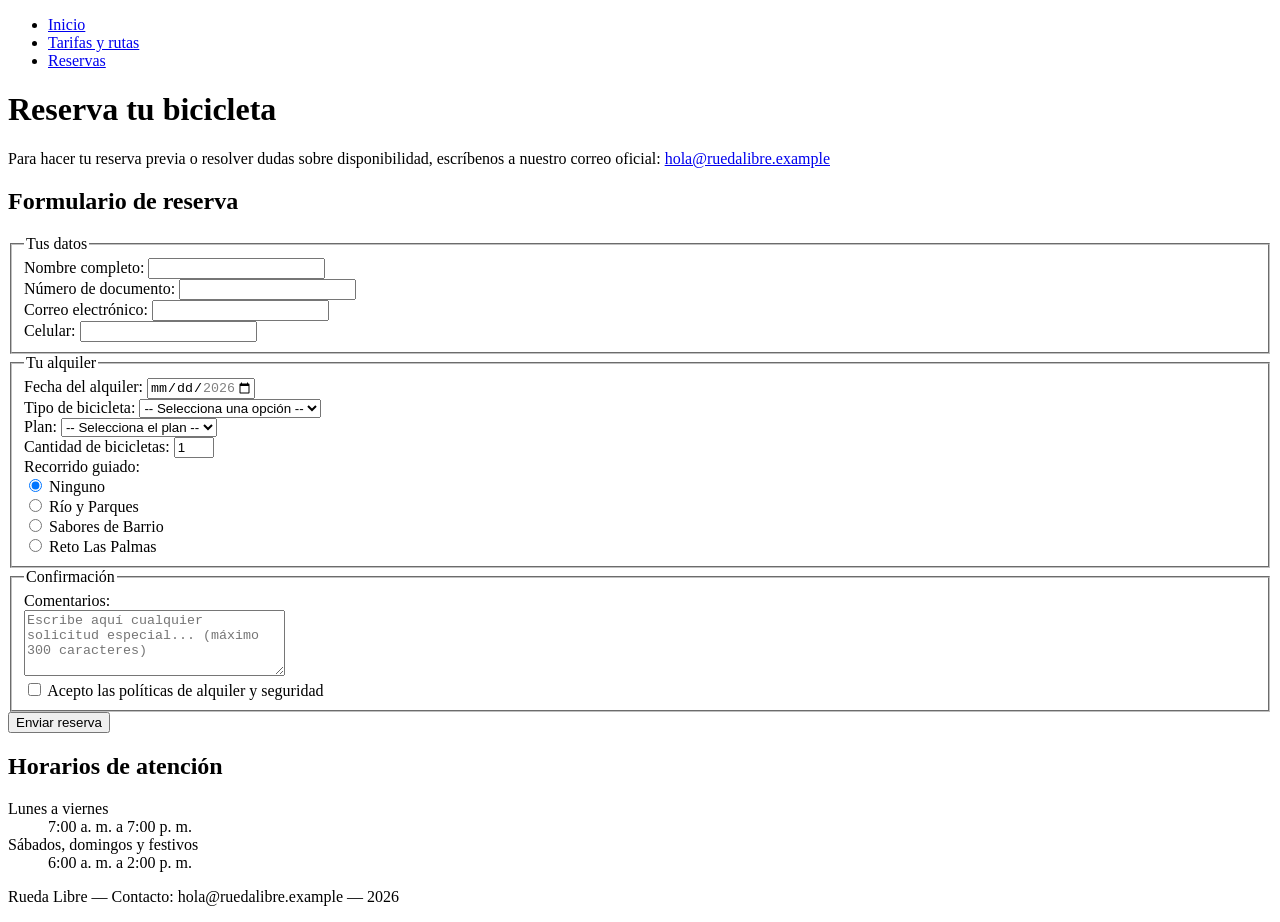
==== paginas/reservas.html @ 544f0b78 "Mejora de reservas Updated input fields to include validation patterns and constraints." ====
<!DOCTYPE html>
<html lang="es">
<head>
    <meta charset="UTF-8">
    <meta name="viewport" content="width=device-width, initial-scale=1.0">
    <meta name="description" content="Reserva tu bicicleta o recorrido guiado en Rueda Libre Medellín de forma rápida y segura.">
    <title>Reservas | Rueda Libre</title>
</head>
<body>

    <header>
        <nav>
            <ul>
                <li><a href="../index.html">Inicio</a></li>
                <li><a href="tarifas.html">Tarifas y rutas</a></li>
                <li><a href="reservas.html">Reservas</a></li>
            </ul>
        </nav>
    </header>

    <main>
        <h1>Reserva tu bicicleta</h1>
        <p>Para hacer tu reserva previa o resolver dudas sobre disponibilidad, escríbenos a nuestro correo oficial: <a href="mailto:hola@ruedalibre.example">hola@ruedalibre.example</a></p>

        <!-- Sección del Formulario de Reserva -->
        <section>
            <h2>Formulario de reserva</h2>
            <form action="#" method="post">
                
                <!-- Grupo 1: Tus datos -->
                <fieldset>
                    <legend>Tus datos</legend>
                    
                    <div>
                        <label for="nombre">Nombre completo:</label>
                        <input type="text" id="nombre" name="nombre" required minlength="3">
                    </div>

                    <div>
                        <label for="documento">Número de documento:</label>
                        <input type="text" id="documento" name="documento" required pattern="[0-9]{6,10}" title="Debe contener solo números, entre 6 y 10 dígitos.">
                    </div>

                    <div>
                        <label for="correo">Correo electrónico:</label>
                        <input type="email" id="correo" name="correo" required>
                    </div>

                    <div>
                        <label for="celular">Celular:</label>
                        <input type="tel" id="celular" name="celular" required pattern="3[0-9]{9}" title="Debe tener 10 dígitos y empezar por el número 3 (ej. 3001234567).">
                    </div>
                </fieldset>

                <!-- Grupo 2: Tu alquiler -->
                <fieldset>
                    <legend>Tu alquiler</legend>

                    <div>
                        <label for="fecha">Fecha del alquiler:</label>
                        <input type="date" id="fecha" name="fecha" required min="2026-11-01" max="2026-12-31">
                    </div>

                    <div>
                        <label for="tipo_bicicleta">Tipo de bicicleta:</label>
                        <select id="tipo_bicicleta" name="tipo_bicicleta" required>
                            <option value="">-- Selecciona una opción --</option>
                            <option value="urbana">Urbana</option>
                            <option value="montana">Montaña</option>
                            <option value="electrica">Eléctrica</option>
                        </select>
                    </div>

                    <div>
                        <label for="plan">Plan:</label>
                        <select id="plan" name="plan" required>
                            <option value="">-- Selecciona el plan --</option>
                            <option value="1h">1 hora</option>
                            <option value="medio_dia">Medio día (4 h)</option>
                            <option value="dia_completo">Día completo</option>
                        </select>
                    </div>

                    <div>
                        <label for="cantidad">Cantidad de bicicletas:</label>
                        <input type="number" id="cantidad" name="cantidad" min="1" max="6" value="1" required>
                    </div>

                    <div>
                        <label>Recorrido guiado:</label>
                        <br>
                        <input type="radio" id="recorrido_ninguno" name="recorrido" value="ninguno" checked>
                        <label for="recorrido_ninguno">Ninguno</label>
                        <br>
                        <input type="radio" id="recorrido_rio" name="recorrido" value="rio_y_parques">
                        <label for="recorrido_rio">Río y Parques</label>
                        <br>
                        <input type="radio" id="recorrido_sabores" name="recorrido" value="sabores_de_barrio">
                        <label for="recorrido_sabores">Sabores de Barrio</label>
                        <br>
                        <input type="radio" id="recorrido_palmas" name="recorrido" value="reto_las_palmas">
                        <label for="recorrido_palmas">Reto Las Palmas</label>
                    </div>
                </fieldset>

                <!-- Grupo 3: Confirmación -->
                <fieldset>
                    <legend>Confirmación</legend>

                    <div>
                        <label for="comentarios">Comentarios:</label>
                        <br>
                        <textarea id="comentarios" name="comentarios" rows="4" cols="30" maxlength="300" placeholder="Escribe aquí cualquier solicitud especial... (máximo 300 caracteres)"></textarea>
                    </div>

                    <div>
                        <input type="checkbox" id="politicas" name="politicas" required>
                        <label for="politicas">Acepto las políticas de alquiler y seguridad</label>
                    </div>
                </fieldset>

                <div>
                    <button type="submit">Enviar reserva</button>
                </div>

            </form>
        </section>

        <!-- Horarios de atención como contenido complementario/aside -->
        <aside>
            <h2>Horarios de atención</h2>
            <dl>
                <dt>Lunes a viernes</dt>
                <dd>7:00 a. m. a 7:00 p. m.</dd>

                <dt>Sábados, domingos y festivos</dt>
                <dd>6:00 a. m. a 2:00 p. m.</dd>
            </dl>
        </aside>
    </main>

    <footer>
        <p>Rueda Libre — Contacto: hola@ruedalibre.example — 2026</p>
    </footer>

</body>
</html>
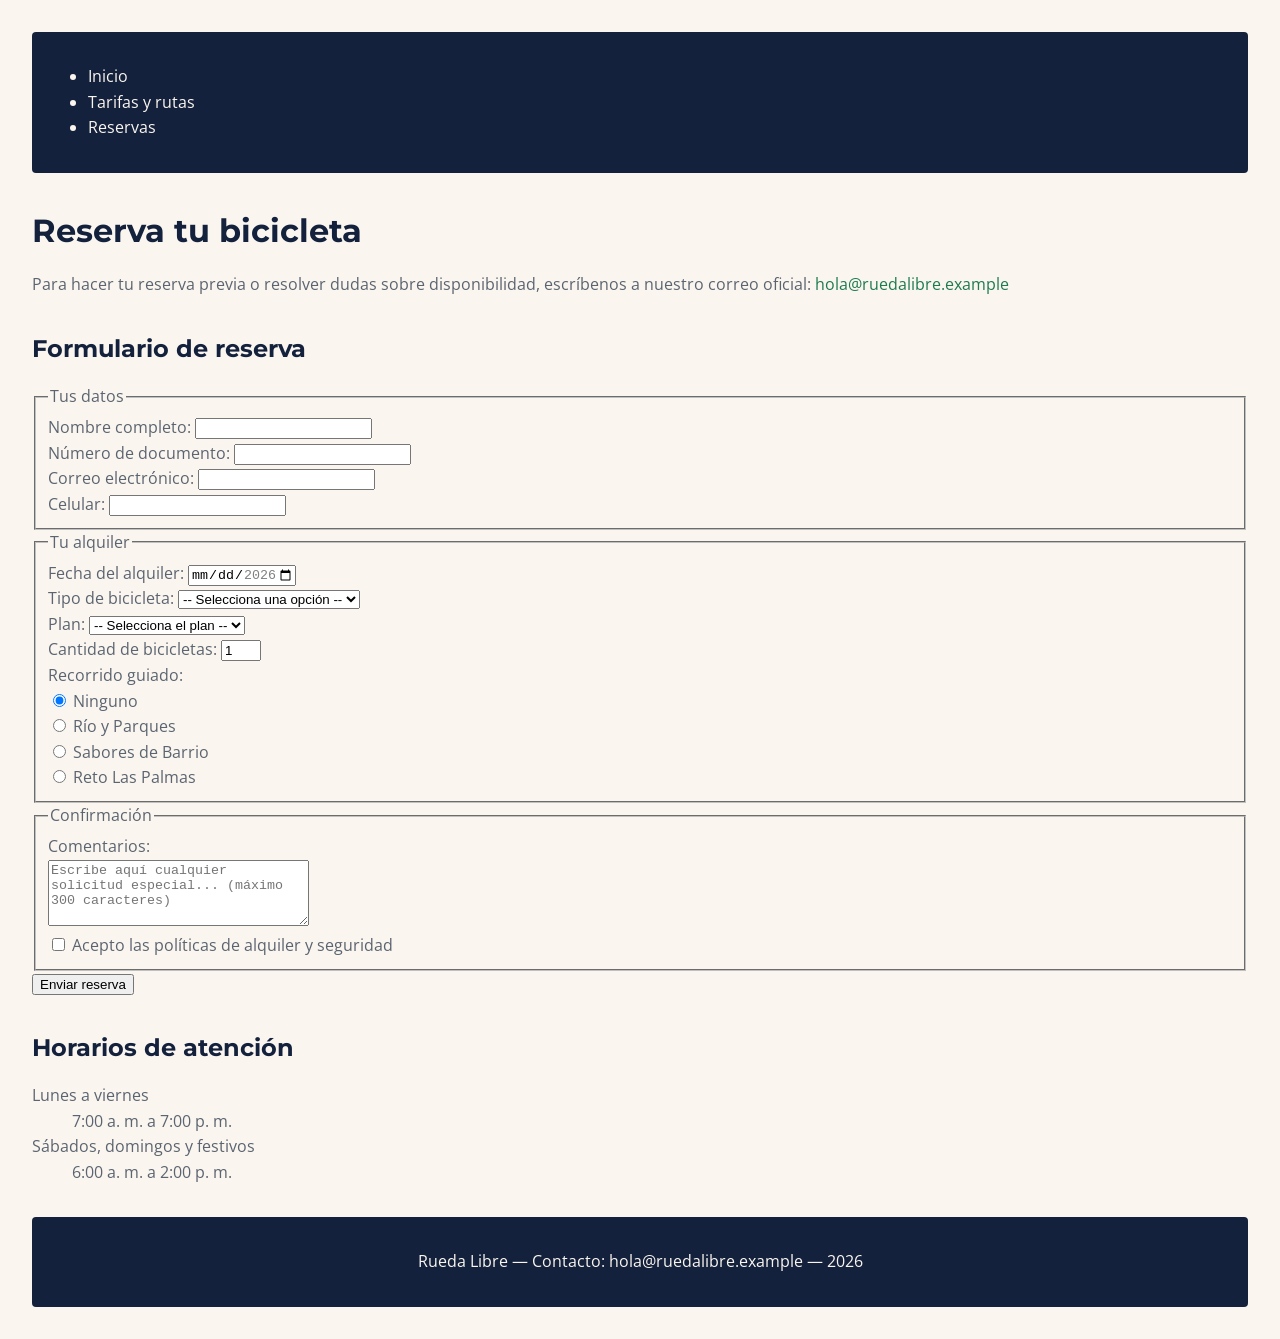
==== commit 29d41735: "actualización css" ====
--- a/paginas/reservas.html
+++ b/paginas/reservas.html
@@ -5,6 +5,11 @@
     <meta name="viewport" content="width=device-width, initial-scale=1.0">
     <meta name="description" content="Reserva tu bicicleta o recorrido guiado en Rueda Libre Medellín de forma rápida y segura.">
     <title>Reservas | Rueda Libre</title>
+    <link rel="preconnect" href="https://fonts.googleapis.com">
+    <link rel="preconnect" href="https://fonts.gstatic.com" crossorigin>
+    <link href="https://fonts.googleapis.com/css2?family=Montserrat:wght@700&family=Open+Sans:wght@400;600&display=swap" rel="stylesheet">
+    
+    <link rel="stylesheet" href="../css/styles.css">
 </head>
 <body>
 
@@ -13,7 +18,7 @@
             <ul>
                 <li><a href="../index.html">Inicio</a></li>
                 <li><a href="tarifas.html">Tarifas y rutas</a></li>
-                <li><a href="reservas.html">Reservas</a></li>
+                <li><a href="reservas.html" class="activo">Reservas</a></li>
             </ul>
         </nav>
     </header>
@@ -22,7 +27,6 @@
         <h1>Reserva tu bicicleta</h1>
         <p>Para hacer tu reserva previa o resolver dudas sobre disponibilidad, escríbenos a nuestro correo oficial: <a href="mailto:hola@ruedalibre.example">hola@ruedalibre.example</a></p>
 
-        <!-- Sección del Formulario de Reserva -->
         <section>
             <h2>Formulario de reserva</h2>
             <form action="#" method="post">
@@ -126,7 +130,7 @@
             </form>
         </section>
 
-        <!-- Horarios de atención como contenido complementario/aside -->
+        <!-- Horarios de atención -->
         <aside>
             <h2>Horarios de atención</h2>
             <dl>
--- a/css/styles.css
+++ b/css/styles.css
@@ -0,0 +1,60 @@
+:root {
+    --verde-ruta: #1E7A4F;
+    --naranja-pedal: #F39A2B;
+    --azul-noche: #14213D;
+    --crema: #FAF6EF;
+    --gris-asfalto: #5B6470;
+
+    --font-titulo: 'Montserrat', sans-serif;
+    --font-texto: 'Open Sans', sans-serif;
+
+    --espacio-sm: 0.5rem;
+    --espacio-md: 1rem;
+    --espacio-lg: 2rem;
+}
+
+body {
+    font-family: var(--font-texto);
+    color: var(--gris-asfalto);
+    background-color: var(--crema);
+    margin: 0;
+    padding: var(--espacio-lg);
+    line-height: 1.6;
+}
+
+h1, h2, h3, h4, h5, h6 {
+    font-family: var(--font-titulo);
+    color: var(--azul-noche);
+    margin-top: var(--espacio-lg);
+    margin-bottom: var(--espacio-md);
+}
+
+a {
+    color: var(--verde-ruta);
+    text-decoration: none;
+}
+
+a:hover {
+    text-decoration: underline;
+}
+
+header {
+    background-color: var(--azul-noche);
+    color: var(--crema);
+    padding: var(--espacio-md);
+    margin-bottom: var(--espacio-lg);
+    border-radius: 4px;
+}
+
+header a {
+    color: var(--crema);
+}
+
+footer {
+    background-color: var(--azul-noche);
+    color: var(--crema);
+    text-align: center;
+    padding: var(--espacio-md);
+    margin-top: var(--espacio-lg);
+    border-radius: 4px;
+}
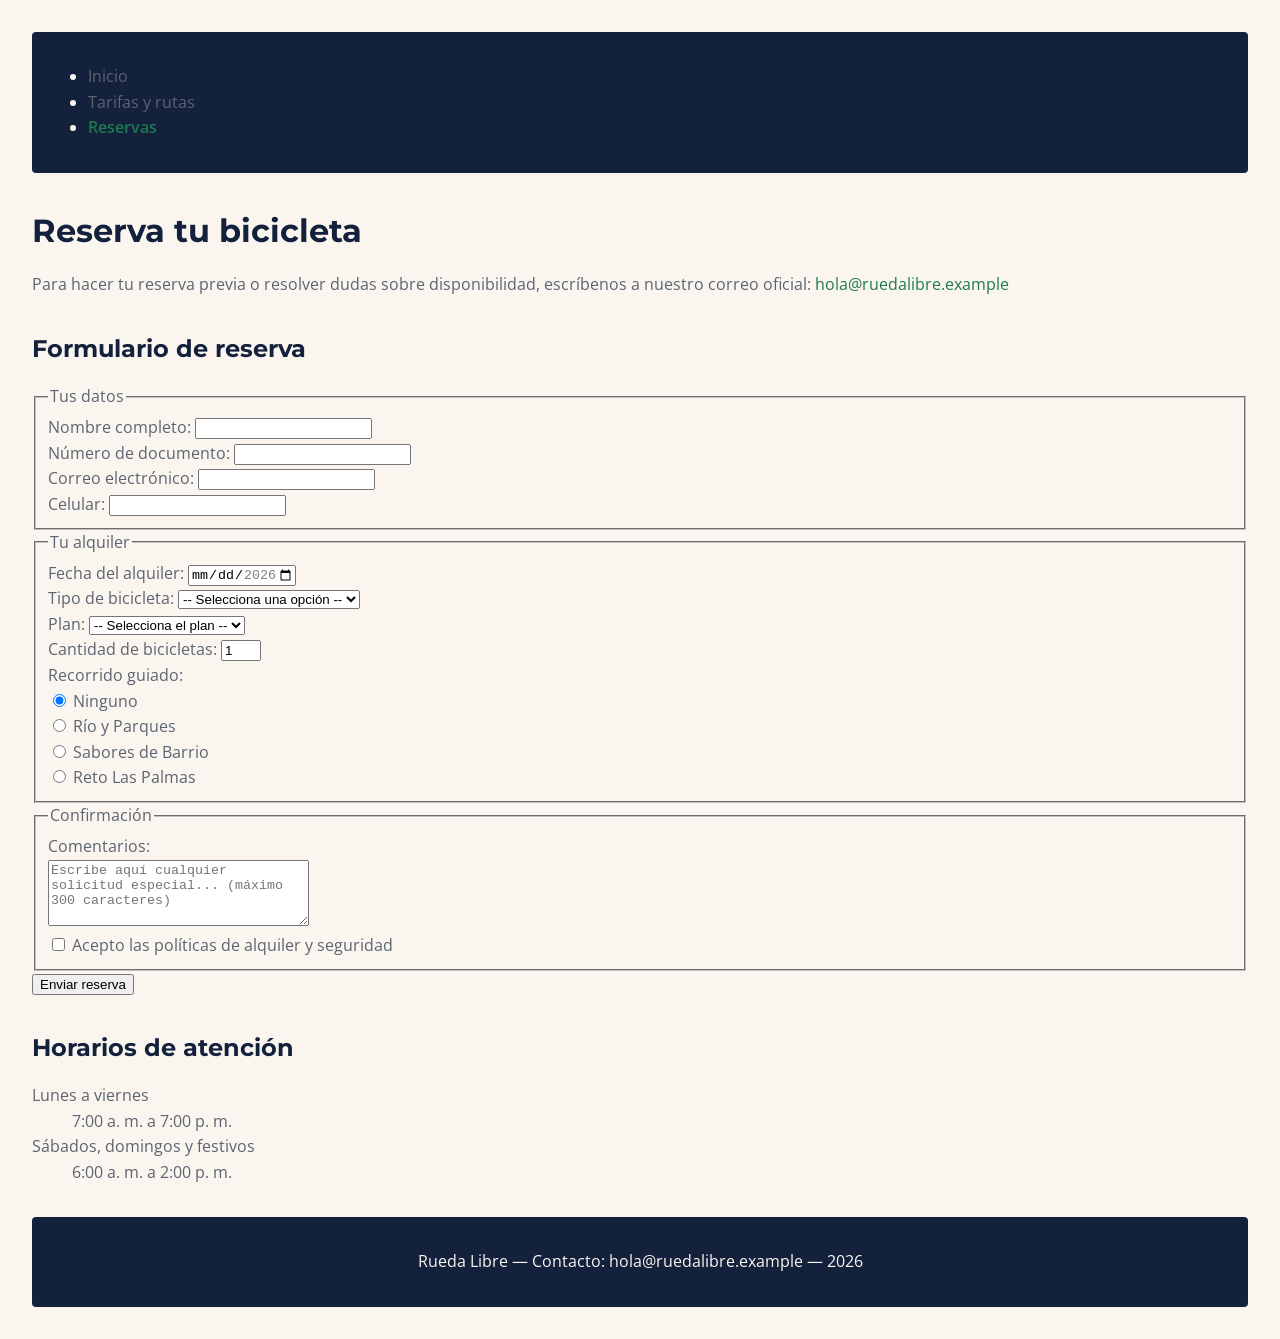
==== commit e8796e5a: "ajustes css" ====
--- a/paginas/reservas.html
+++ b/paginas/reservas.html
@@ -15,7 +15,7 @@
 
     <header>
         <nav>
-            <ul>
+            <ul id="menu">
                 <li><a href="../index.html">Inicio</a></li>
                 <li><a href="tarifas.html">Tarifas y rutas</a></li>
                 <li><a href="reservas.html" class="activo">Reservas</a></li>
--- a/css/styles.css
+++ b/css/styles.css
@@ -57,4 +57,53 @@
     padding: var(--espacio-md);
     margin-top: var(--espacio-lg);
     border-radius: 4px;
-}+}
+
+#menu a {
+    color: var(--gris-asfalto);
+    text-decoration: none;
+    transition: color 0.2s ease;
+}
+
+#menu a.activo {
+    color: var(--verde-ruta);
+    font-weight: 600;
+}
+
+#menu a:hover {
+    color: var(--verde-ruta);
+    text-decoration: underline;
+}
+
+#menu a:focus {
+    outline: 2px solid var(--verde-ruta);
+    outline-offset: 2px;
+    color: var(--verde-ruta);
+}
+
+.btn-cta {
+    display: inline-block;
+    background-color: var(--verde-ruta);
+    color: #FFFFFF;
+    padding: var(--espacio-sm) var(--espacio-md);
+    border-radius: 4px;
+    font-weight: 600;
+    text-decoration: none;
+    transition: background-color 0.2s ease;
+}
+
+.btn-cta:hover {
+    background-color: #155838;
+    text-decoration: none;
+}
+
+.btn-cta:focus {
+    outline: 3px solid var(--azul-noche);
+    outline-offset: 2px;
+}
+
+input:focus, select:focus, textarea:focus {
+    outline: 2px solid var(--verde-ruta);
+    outline-offset: 2px;
+    border-color: var(--verde-ruta);
+}
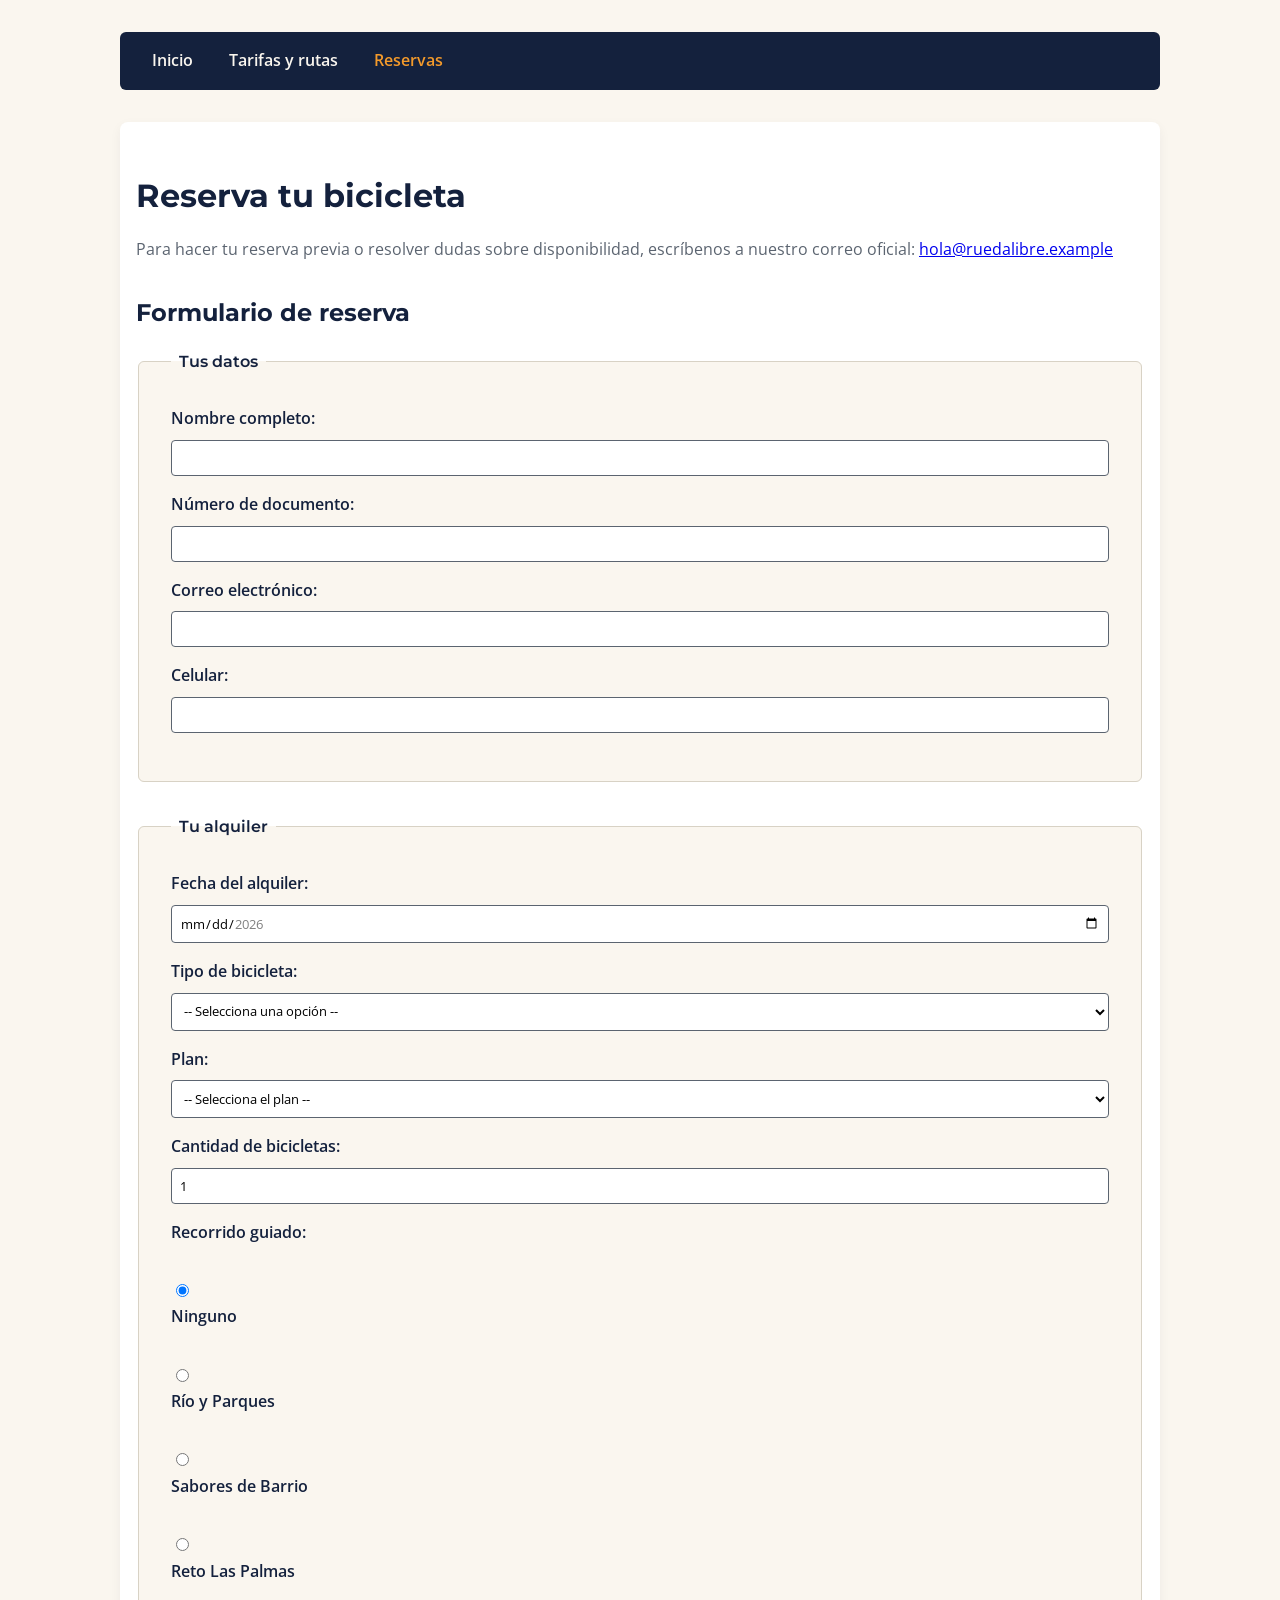
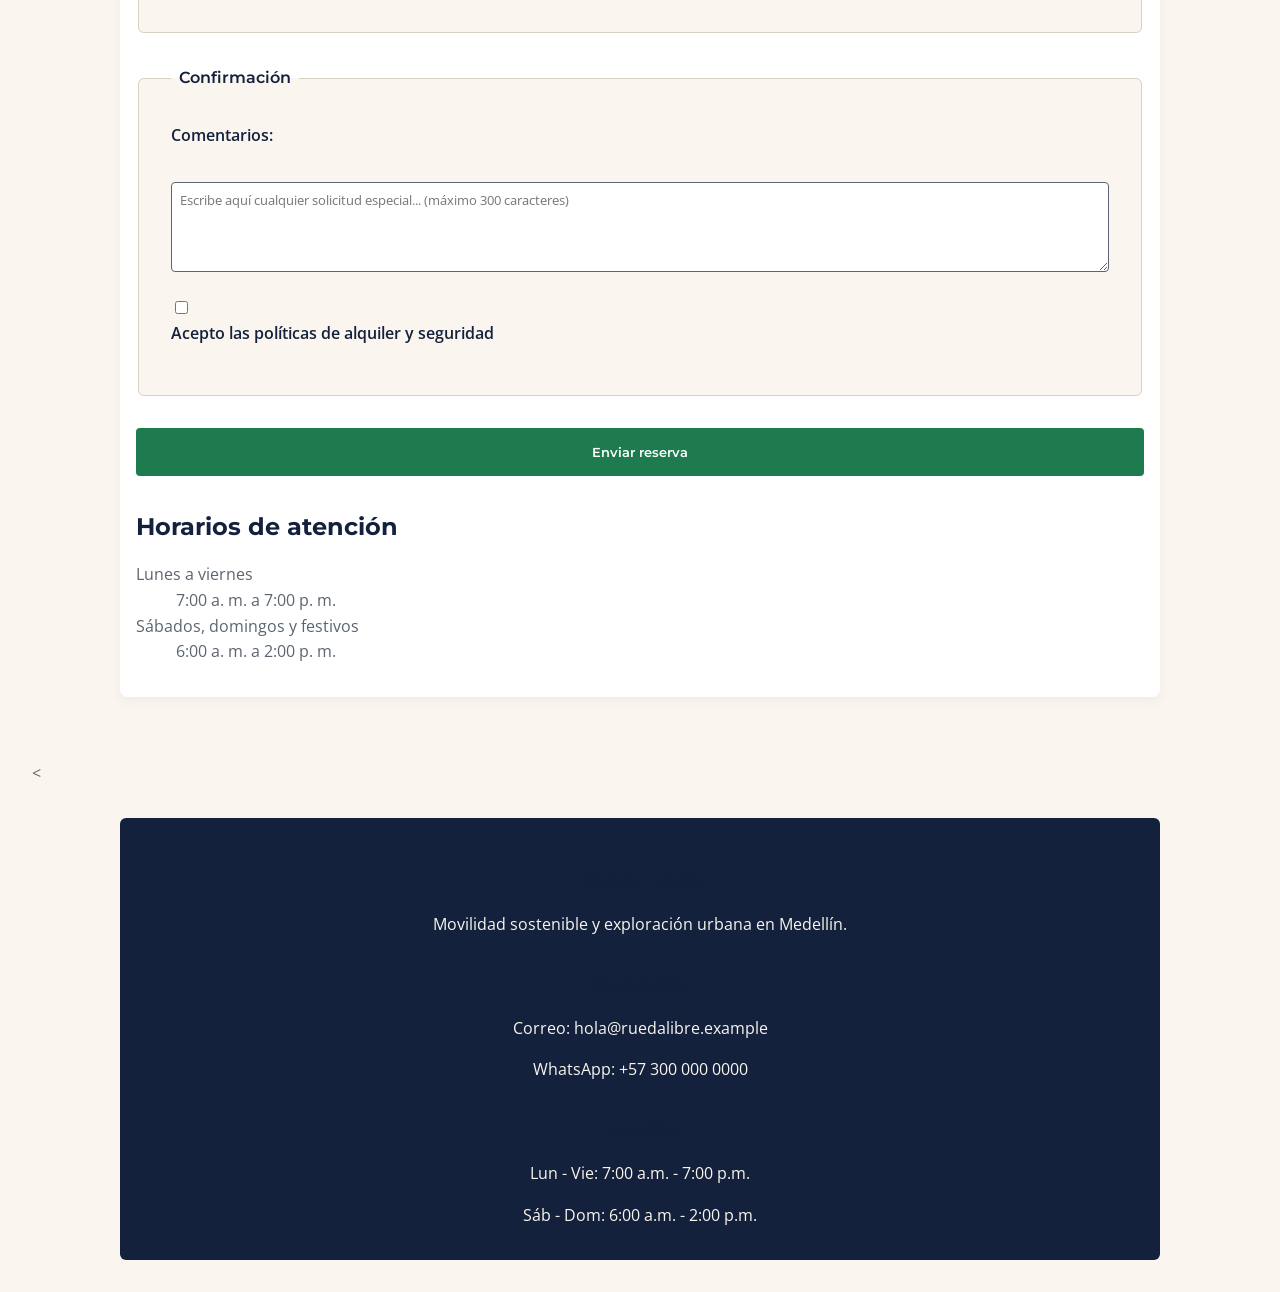
==== commit 2eccd162: "feat: actualización footer section" ====
--- a/paginas/reservas.html
+++ b/paginas/reservas.html
@@ -143,9 +143,22 @@
         </aside>
     </main>
 
-    <footer>
-        <p>Rueda Libre — Contacto: hola@ruedalibre.example — 2026</p>
+    <<footer>
+        <div class="footer-bloque">
+            <h3>Rueda Libre</h3>
+            <p>Movilidad sostenible y exploración urbana en Medellín.</p>
+        </div>
+        <div class="footer-bloque">
+            <h3>Contacto</h3>
+            <p>Correo: hola@ruedalibre.example</p>
+            <p>WhatsApp: +57 300 000 0000</p>
+        </div>
+        <div class="footer-bloque">
+            <h3>Horarios</h3>
+            <p>Lun - Vie: 7:00 a.m. - 7:00 p.m.</p>
+            <p>Sáb - Dom: 6:00 a.m. - 2:00 p.m.</p>
+        </div>
     </footer>
 
 </body>
-</html>
+</html>
--- a/css/styles.css
+++ b/css/styles.css
@@ -12,6 +12,11 @@
     --espacio-md: 1rem;
     --espacio-lg: 2rem;
 }
+
+*, *::before, *::after {
+    box-sizing: border-box;
+}
+
 
 body {
     font-family: var(--font-texto);
@@ -22,6 +27,40 @@
     line-height: 1.6;
 }
 
+main {
+    max-width: 65rem;
+    margin: 0 auto;
+    padding: var(--espacio-md);
+    background-color: #FFFFFF;
+    border-radius: 8px;
+    box-shadow: 0 4px 12px rgba(20, 33, 61, 0.05);
+    margin-bottom: 4rem; /* Espacio para que el botón flotante no tape el final */
+}
+main img, article img {
+    border-radius: 8px;
+    box-shadow: 0 6px 16px rgba(20, 33, 61, 0.08);
+    transition: transform 0.3s ease;
+}
+
+article:hover img {
+    transform: scale(1.02);
+}
+
+img {
+    display: block;
+    max-width: 100%;
+    height: auto;
+    object-fit: cover;
+}
+
+.portada-inicio {
+    min-height: 60vh;
+    display: flex;
+    flex-direction: column;
+    justify-content: center;
+}
+
+
 h1, h2, h3, h4, h5, h6 {
     font-family: var(--font-titulo);
     color: var(--azul-noche);
@@ -29,57 +68,139 @@
     margin-bottom: var(--espacio-md);
 }
 
-a {
-    color: var(--verde-ruta);
-    text-decoration: none;
-}
-
-a:hover {
-    text-decoration: underline;
-}
-
 header {
     background-color: var(--azul-noche);
     color: var(--crema);
-    padding: var(--espacio-md);
+    padding: var(--espacio-md) var(--espacio-lg);
     margin-bottom: var(--espacio-lg);
-    border-radius: 4px;
-}
-
-header a {
-    color: var(--crema);
-}
-
-footer {
+    border-radius: 6px;
+    max-width: 65rem;
+    margin-left: auto;
+    margin-right: auto;
+}
+
+#menu {
+    list-style: none;
+    padding: 0;
+    margin: 0;
+}
+
+#menu li {
+    display: inline-block;
+    margin-right: var(--espacio-lg);
+}
+
+#menu a {
+    color: var(--crema);
+    text-decoration: none;
+    font-weight: 600;
+    transition: color 0.2s ease;
+}
+
+#menu a.activo {
+    color: var(--naranja-pedal);
+}
+
+#menu a:hover {
+    color: var(--naranja-pedal);
+    text-decoration: underline;
+}
+
+#menu a:focus {
+    outline: 2px solid var(--naranja-pedal);
+    outline-offset: 2px;
+}
+
+
+article {
+    background-color: var(--crema);
+    border: 1px solid #D8D2C5;
+    border-radius: 8px;
+    padding: var(--espacio-md);
+    margin-bottom: var(--espacio-md);
+}
+
+article img {
+    width: 100%;
+    height: auto;
+    border-radius: 4px;
+    margin-top: var(--espacio-sm);
+}
+
+section img {
+    max-width: 100%;
+    height: auto;
+    border-radius: 6px;
+}
+
+table {
+    width: 100%;
+    border-collapse: collapse;
+    margin-bottom: var(--espacio-lg);
+    background-color: #FFFFFF;
+}
+
+caption {
+    font-weight: 600;
+    margin-bottom: var(--espacio-sm);
+    color: var(--azul-noche);
+    text-align: left;
+}
+
+th, td {
+    padding: var(--espacio-md);
+    border: 1px solid #D8D2C5;
+    text-align: left;
+}
+
+th {
     background-color: var(--azul-noche);
     color: var(--crema);
-    text-align: center;
-    padding: var(--espacio-md);
-    margin-top: var(--espacio-lg);
-    border-radius: 4px;
-}
-
-#menu a {
-    color: var(--gris-asfalto);
-    text-decoration: none;
-    transition: color 0.2s ease;
-}
-
-#menu a.activo {
-    color: var(--verde-ruta);
-    font-weight: 600;
-}
-
-#menu a:hover {
-    color: var(--verde-ruta);
-    text-decoration: underline;
-}
-
-#menu a:focus {
-    outline: 2px solid var(--verde-ruta);
-    outline-offset: 2px;
-    color: var(--verde-ruta);
-}
+    font-family: var(--font-titulo);
+}
+
+
+form fieldset {
+    margin-bottom: var(--espacio-lg);
+    padding: var(--espacio-lg);
+    border: 1px solid #D8D2C5;
+    border-radius: 6px;
+    background-color: var(--crema);
+}
+
+form legend {
+    font-family: var(--font-titulo);
+    color: var(--azul-noche);
+    font-weight: 600;
+    padding: 0 var(--espacio-sm);
+}
+
+form div {
+    margin-bottom: var(--espacio-md);
+}
+
+form label {
+    display: block;
+    margin-bottom: var(--espacio-sm);
+    font-weight: 600;
+    color: var(--azul-noche);
+}
+
+form input[type="text"],
+form input[type="email"],
+form input[type="tel"],
+form input[type="date"],
+form input[type="number"],
+form select,
+form textarea {
+    width: 100%;
+    padding: var(--espacio-sm);
+    border: 1px solid var(--gris-asfalto);
+    border-radius: 4px;
+    font-family: var(--font-texto);
+    background-color: #FFFFFF;
+}
+
 
 .btn-cta {
     display: inline-block;
@@ -94,7 +215,6 @@
 
 .btn-cta:hover {
     background-color: #155838;
-    text-decoration: none;
 }
 
 .btn-cta:focus {
@@ -102,8 +222,66 @@
     outline-offset: 2px;
 }
 
+button[type="submit"] {
+    background-color: var(--verde-ruta);
+    color: #FFFFFF;
+    padding: var(--espacio-md) var(--espacio-lg);
+    border: none;
+    border-radius: 4px;
+    font-weight: 600;
+    font-family: var(--font-titulo);
+    cursor: pointer;
+    width: 100%;
+    transition: background-color 0.2s ease;
+}
+
+button[type="submit"]:hover {
+    background-color: #155838;
+}
+
+button[type="submit"]:focus {
+    outline: 3px solid var(--azul-noche);
+    outline-offset: 2px;
+}
+
 input:focus, select:focus, textarea:focus {
     outline: 2px solid var(--verde-ruta);
     outline-offset: 2px;
     border-color: var(--verde-ruta);
 }
+
+.whatsapp-flotante {
+    position: fixed;
+    bottom: 20px;
+    right: 20px;
+    background-color: #25D366;
+    color: #FFFFFF;
+    padding: 0.75rem 1.25rem;
+    border-radius: 50px;
+    font-weight: 700;
+    text-decoration: none;
+    box-shadow: 0 4px 10px rgba(0,0,0,0.2);
+    z-index: 1000;
+    transition: background-color 0.2s ease;
+}
+
+.whatsapp-flotante:hover {
+    background-color: #1EBE5D;
+}
+
+.whatsapp-flotante:focus {
+    outline: 3px solid var(--azul-noche);
+    outline-offset: 2px;
+}
+
+footer {
+    background-color: var(--azul-noche);
+    color: var(--crema);
+    text-align: center;
+    padding: var(--espacio-md);
+    margin-top: var(--espacio-lg);
+    border-radius: 6px;
+    max-width: 65rem;
+    margin-left: auto;
+    margin-right: auto;
+}
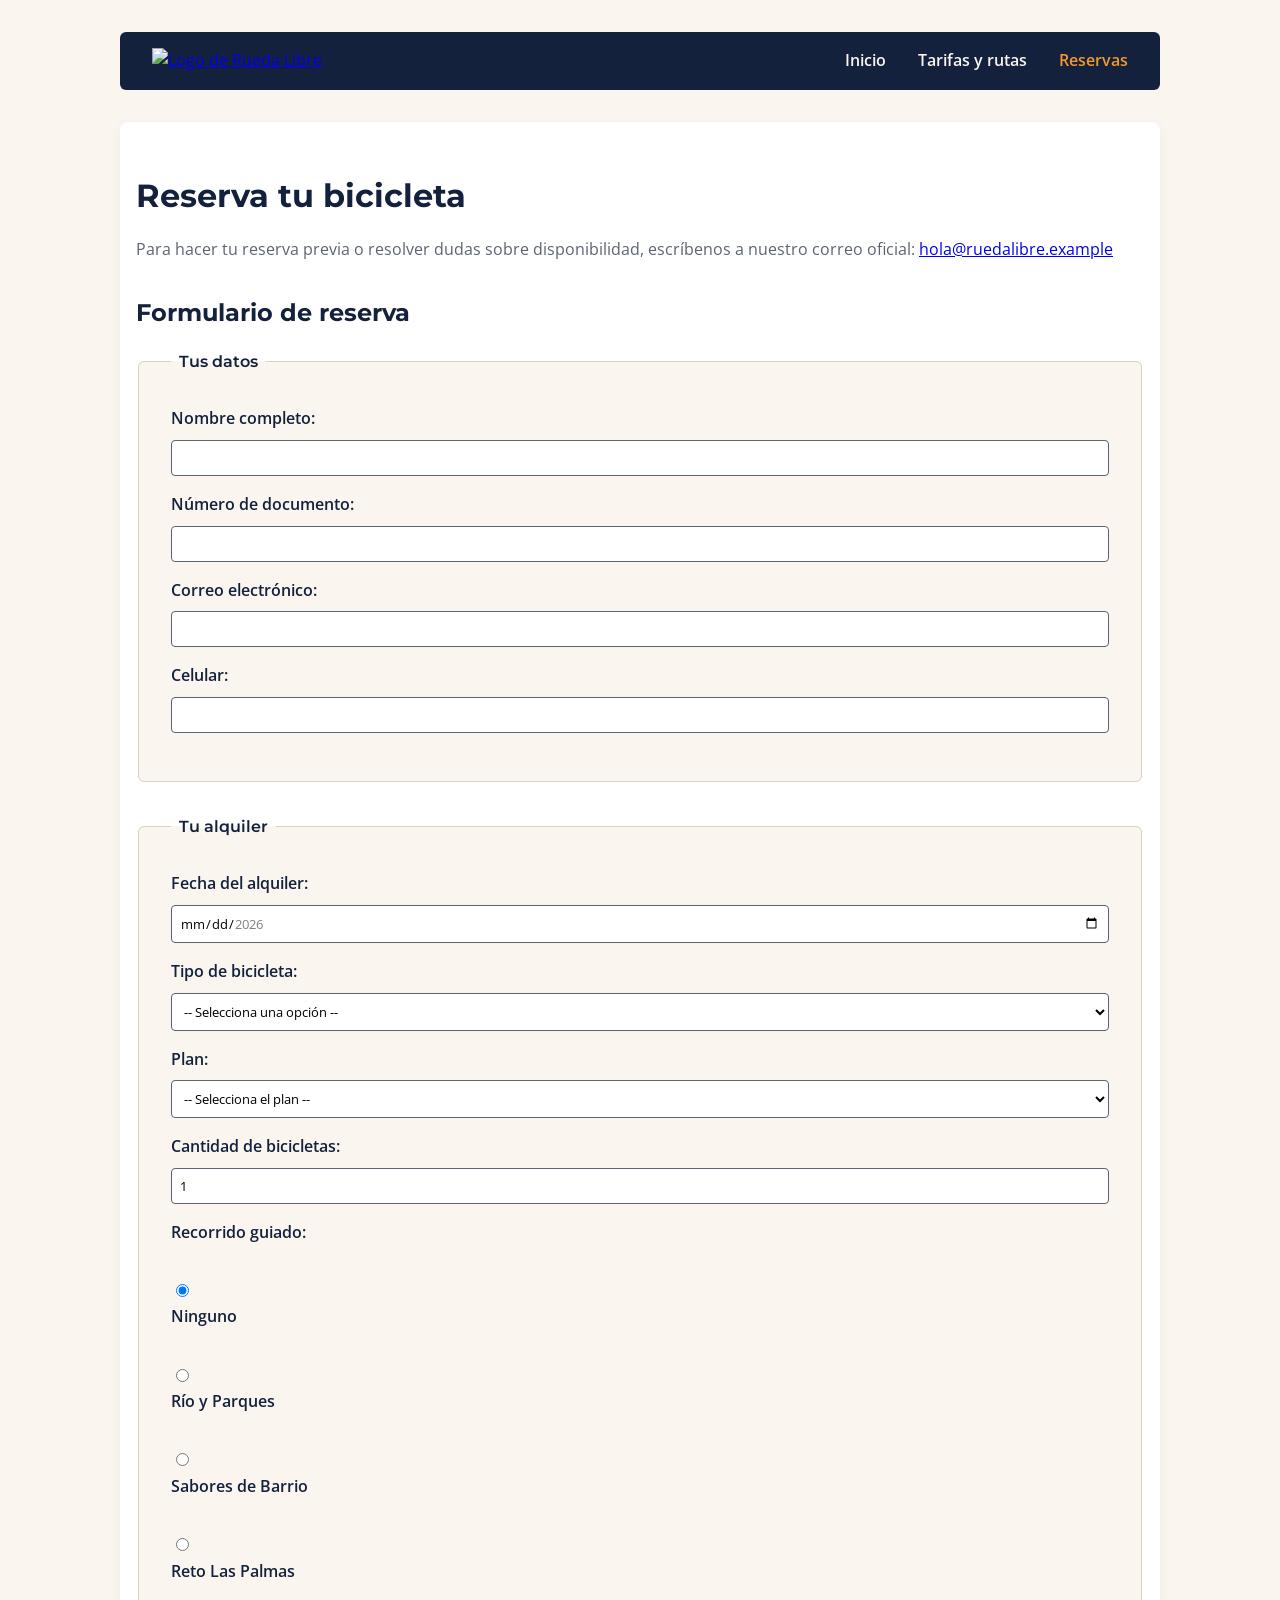
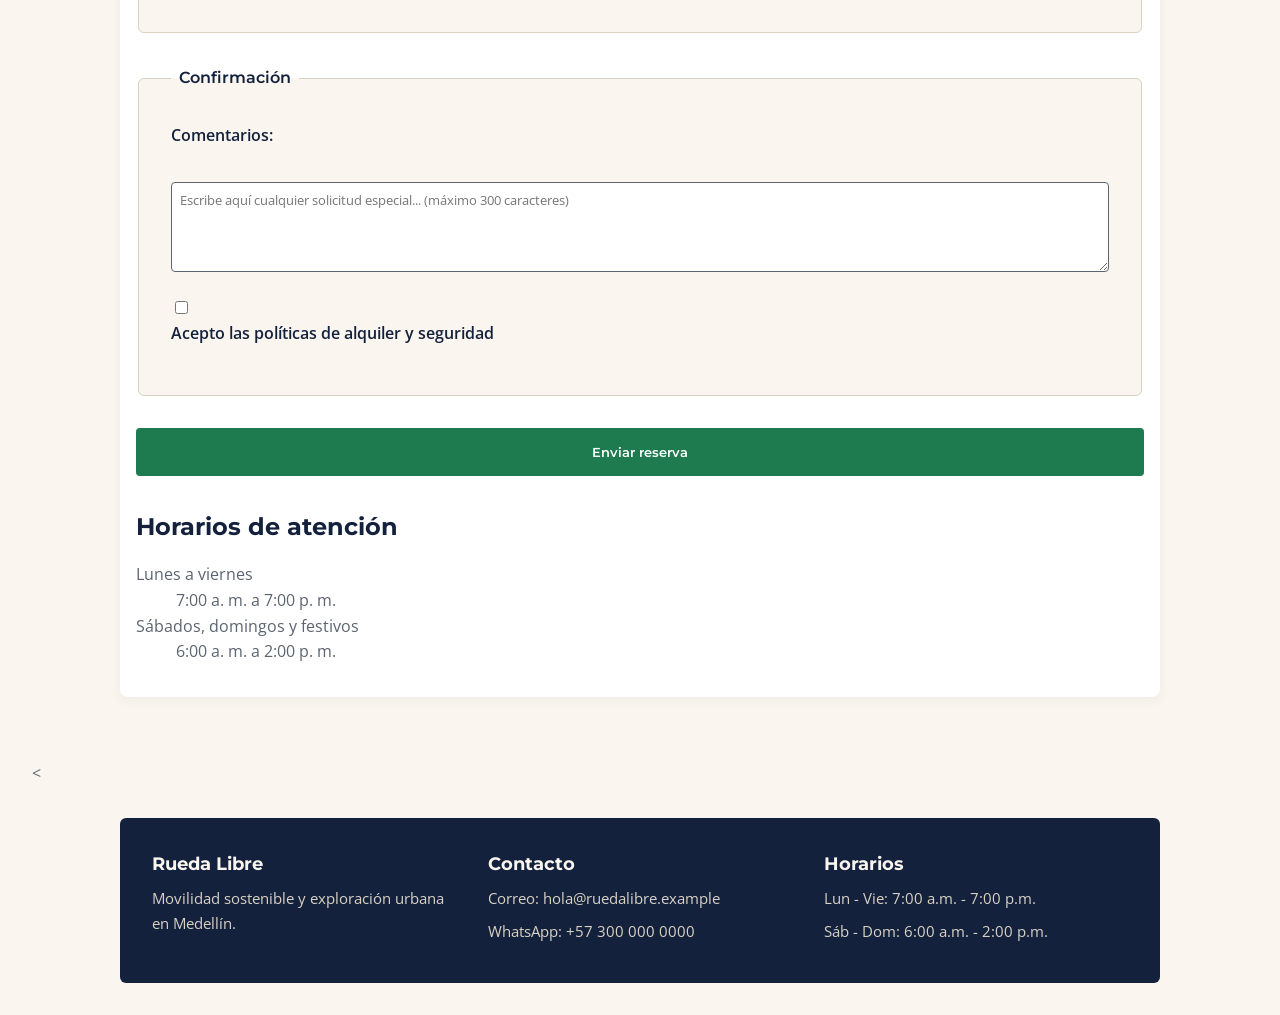
==== commit 9768b87f: "actualización de header con errores incluídos" ====
--- a/paginas/reservas.html
+++ b/paginas/reservas.html
@@ -14,11 +14,14 @@
 <body>
 
     <header>
+        <a href="index.html" class="logo-link">
+            <img src="img/negative_logo_ruedalibre.png" alt="Logo de Rueda Libre" class="logo-header">
+        </a>
         <nav>
             <ul id="menu">
-                <li><a href="../index.html">Inicio</a></li>
-                <li><a href="tarifas.html">Tarifas y rutas</a></li>
-                <li><a href="reservas.html" class="activo">Reservas</a></li>
+                <li><a href="index.html">Inicio</a></li>
+                <li><a href="paginas/tarifas.html">Tarifas y rutas</a></li>
+                <li><a href="paginas/reservas.html" class="activo">Reservas</a></li>
             </ul>
         </nav>
     </header>
--- a/css/styles.css
+++ b/css/styles.css
@@ -77,17 +77,32 @@
     max-width: 65rem;
     margin-left: auto;
     margin-right: auto;
+
+    display: flex;
+    justify-content: space-between;
+    align-items: center;
+    flex-wrap: wrap;
+    gap: var(--espacio-md);
+}
+
+header h1 {
+    margin: 0;
+    color: var(--crema);
 }
 
 #menu {
     list-style: none;
     padding: 0;
     margin: 0;
+
+    display: flex;
+    flex-wrap: wrap;
+    gap: var(--espacio-lg);
+    align-items: center;
 }
 
 #menu li {
-    display: inline-block;
-    margin-right: var(--espacio-lg);
+    margin-right: 0 ;
 }
 
 #menu a {
@@ -277,11 +292,34 @@
 footer {
     background-color: var(--azul-noche);
     color: var(--crema);
-    text-align: center;
-    padding: var(--espacio-md);
+    padding: var(--espacio-lg);
     margin-top: var(--espacio-lg);
     border-radius: 6px;
     max-width: 65rem;
     margin-left: auto;
     margin-right: auto;
+
+    display: flex;
+    justify-content: space-between;
+    align-items: flex-start;
+    flex-wrap: wrap;
+    gap: var(--espacio-lg);
+}
+
+.footer-bloque {
+    flex: 1;
+    min-width: 200px;
+}
+
+.footer-bloque h3 {
+    color: var(--crema);
+    margin-top: 0;
+    margin-bottom: var(--espacio-sm);
+    font-size: 1.1rem;
+}
+
+.footer-bloque p {
+    margin: 0 0 var(--espacio-sm) 0;
+    font-size: 0.95rem;
+    color: #D8D2C5;
 }
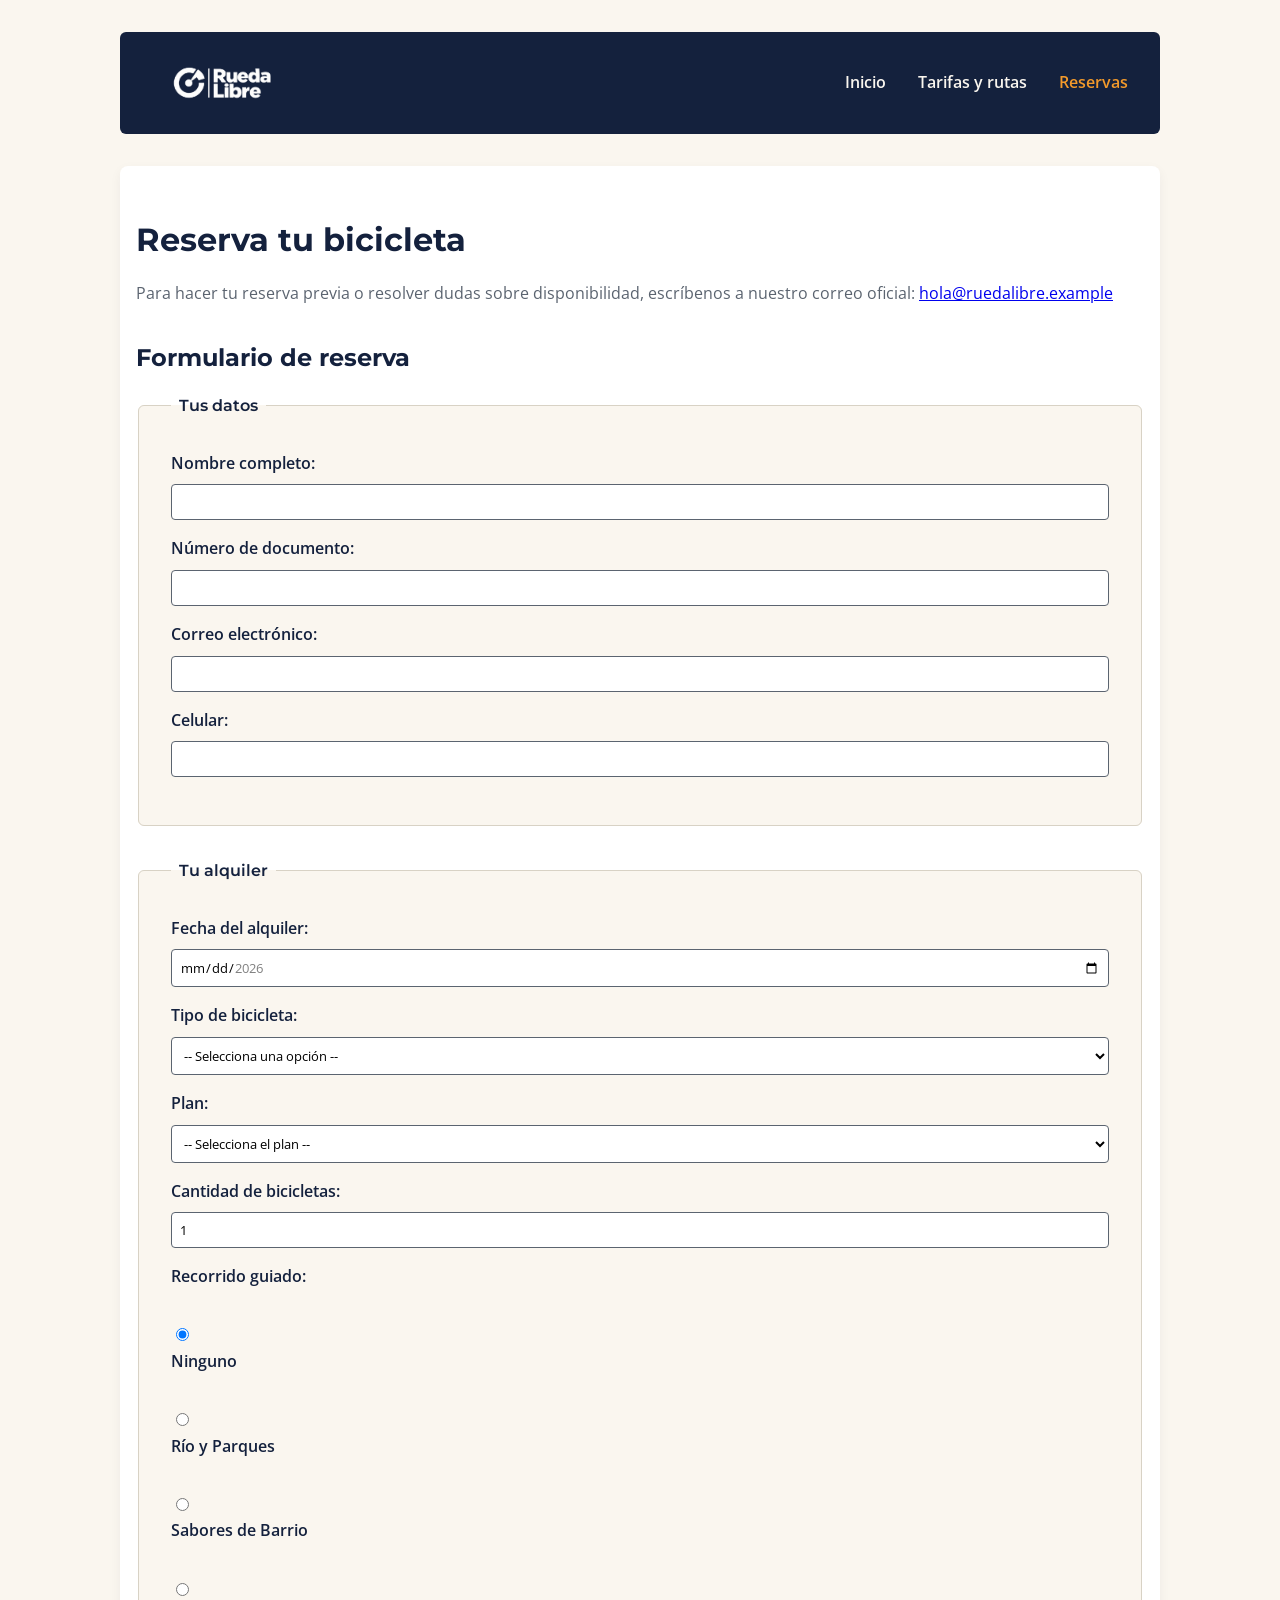
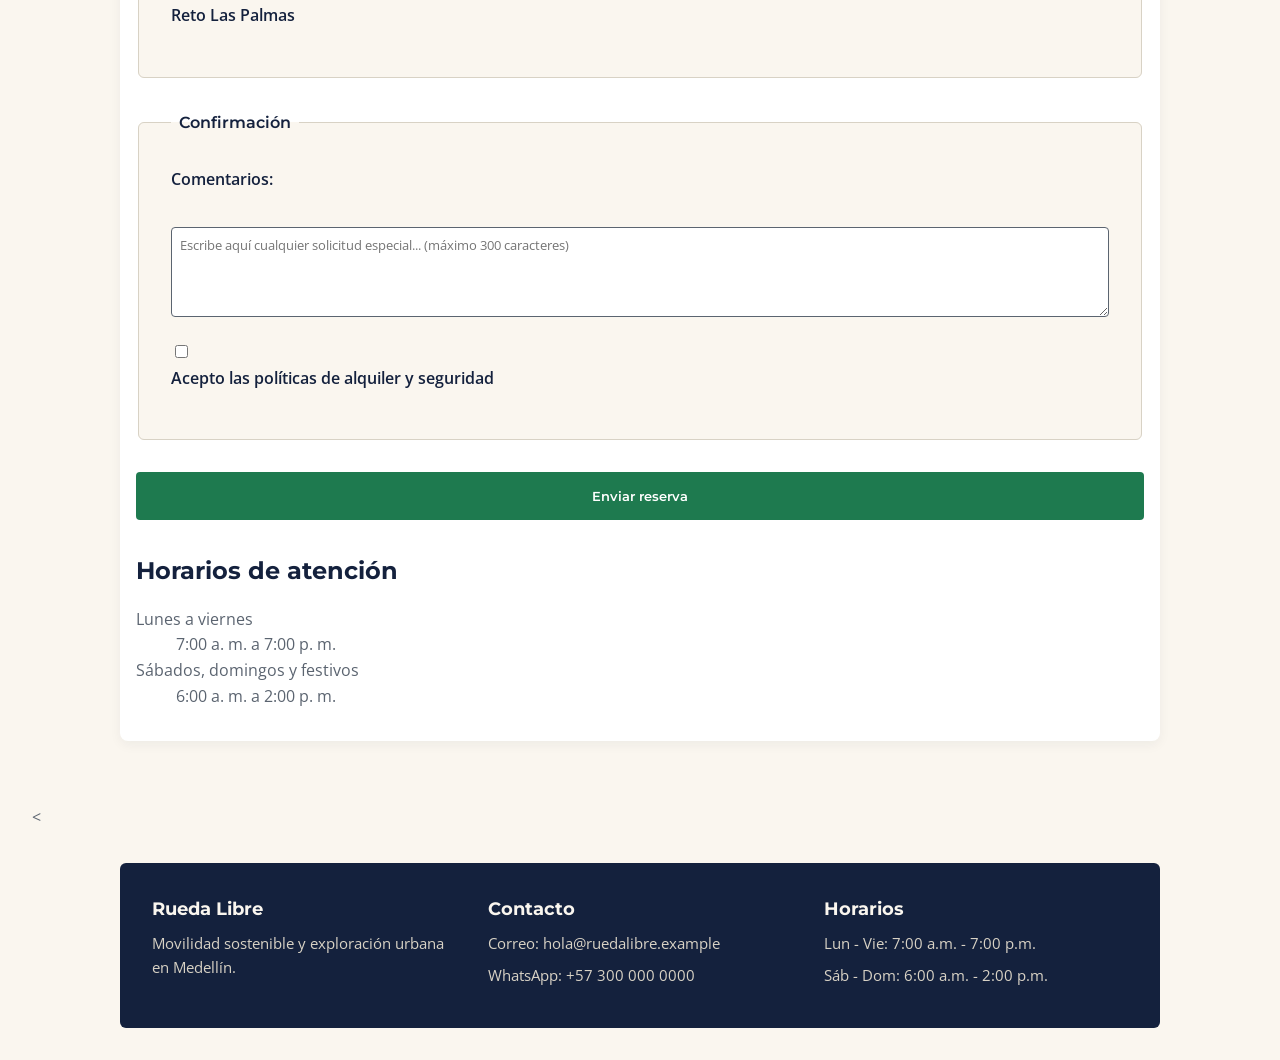
==== commit c9e8ed01: "Fix: nav bugs and images" ====
--- a/paginas/reservas.html
+++ b/paginas/reservas.html
@@ -14,14 +14,14 @@
 <body>
 
     <header>
-        <a href="index.html" class="logo-link">
-            <img src="img/negative_logo_ruedalibre.png" alt="Logo de Rueda Libre" class="logo-header">
+        <a href="reservas.html" class="logo-link">
+            <img src="../img/negative_logo_ruedalibre.png" alt="Logo de Rueda Libre" class="logo-header">
         </a>
         <nav>
             <ul id="menu">
-                <li><a href="index.html">Inicio</a></li>
-                <li><a href="paginas/tarifas.html">Tarifas y rutas</a></li>
-                <li><a href="paginas/reservas.html" class="activo">Reservas</a></li>
+                <li><a href="../index.html">Inicio</a></li>
+                <li><a href="tarifas.html">Tarifas y rutas</a></li>
+                <li><a href="reservas.html" class="activo">Reservas</a></li>
             </ul>
         </nav>
     </header>
--- a/css/styles.css
+++ b/css/styles.css
@@ -85,9 +85,39 @@
     gap: var(--espacio-md);
 }
 
+.logo-link {
+    display: inline-block;
+    line-height: 0;
+}
+
+header img.logo-header {
+    height: 70px;
+    width: auto;
+    object-fit: contain;
+}
+
 header h1 {
     margin: 0;
     color: var(--crema);
+}
+
+.page-header {
+    margin-bottom: var(--espacio-lg);
+    padding-bottom: var(--espacio-md);
+    border-bottom: 2px solid var(--crema);
+}
+
+.page-header h1 {
+    margin-top: 0;
+    margin-bottom: var(--espacio-sm);
+    font-size: 2rem;
+    color: var(--azul-noche);
+}
+
+.page-header p {
+    margin: 0;
+    color: var(--gris-asfalto);
+    font-size: 1.05rem;
 }
 
 #menu {
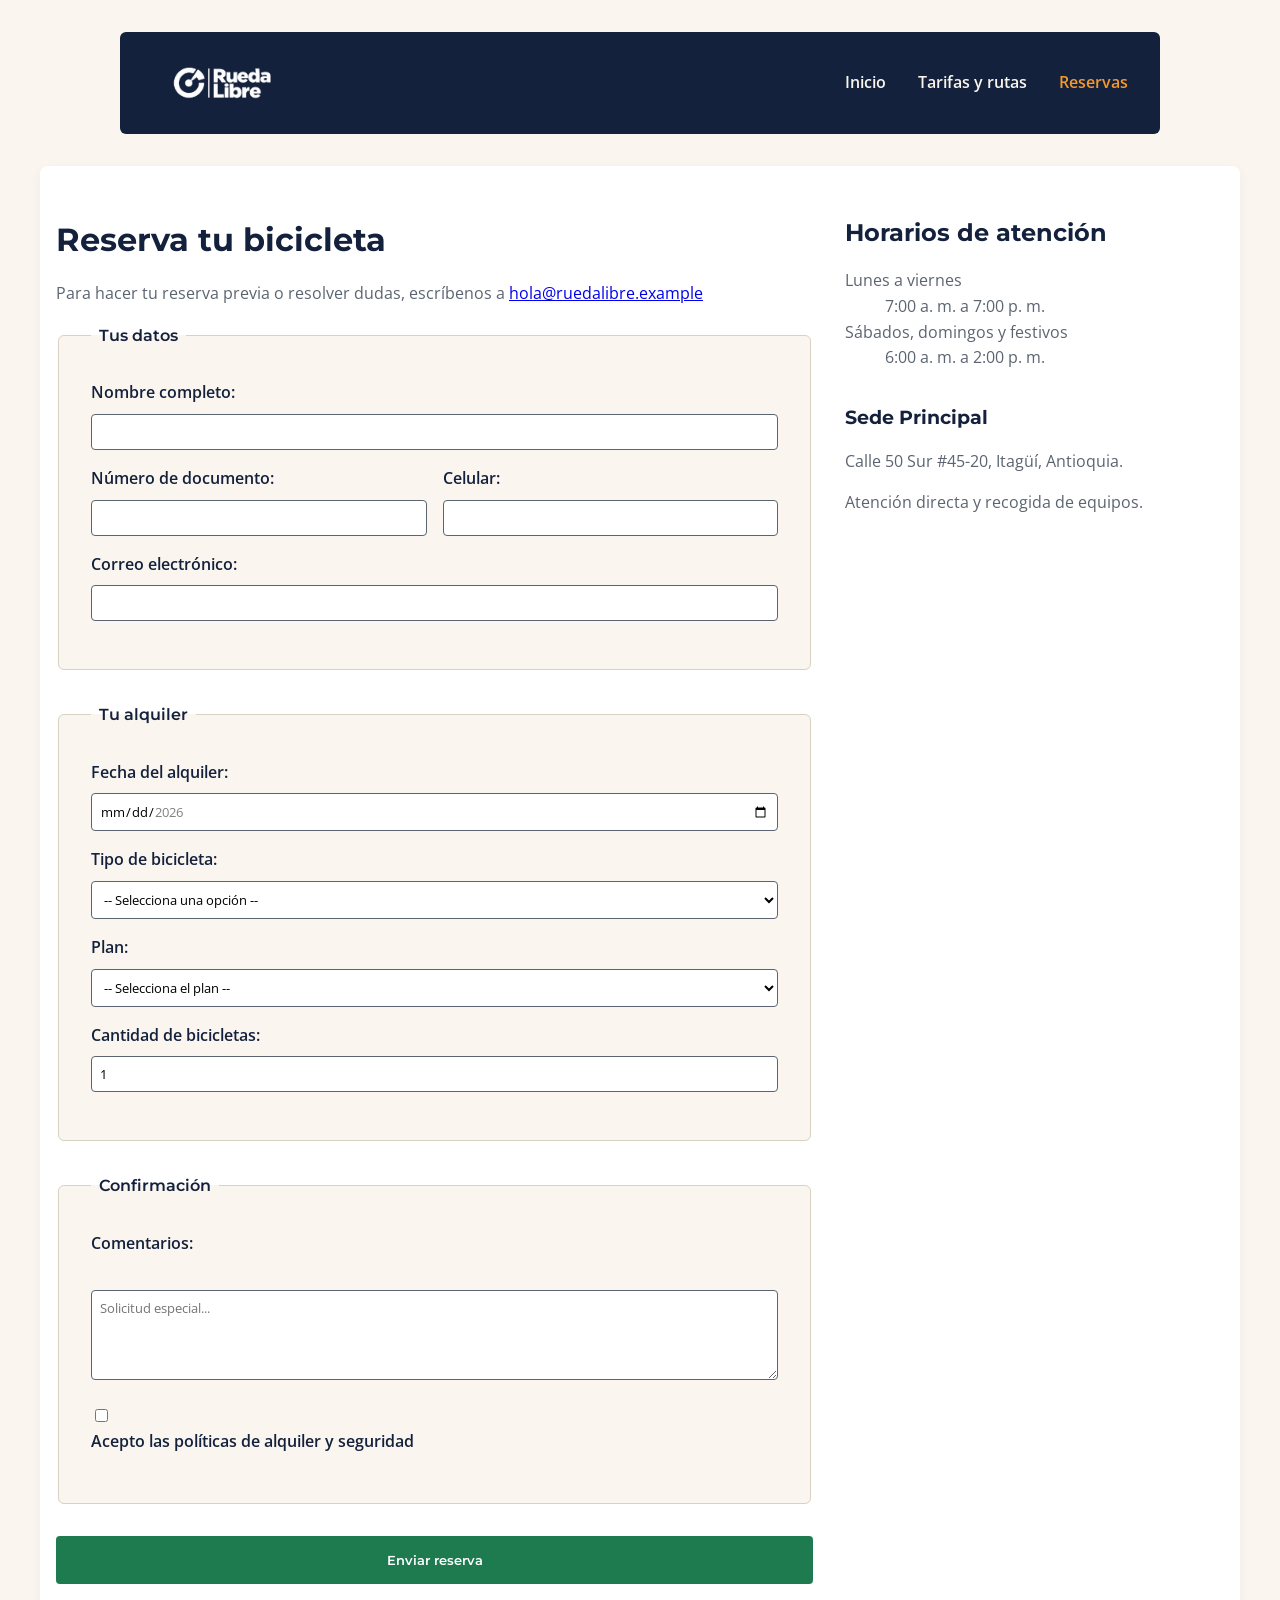
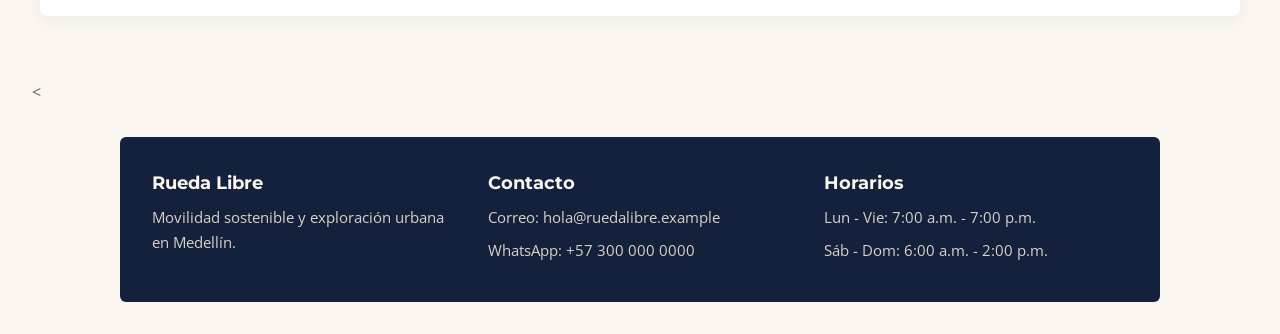
==== commit 3ef945c8: "feat: Nuestras rutas con CSS en proporción 2:1" ====
--- a/paginas/reservas.html
+++ b/paginas/reservas.html
@@ -26,15 +26,12 @@
         </nav>
     </header>
 
-    <main>
-        <h1>Reserva tu bicicleta</h1>
-        <p>Para hacer tu reserva previa o resolver dudas sobre disponibilidad, escríbenos a nuestro correo oficial: <a href="mailto:hola@ruedalibre.example">hola@ruedalibre.example</a></p>
+    <main class="main-reservas-grid">
+        <div class="columna-formulario">
+            <h1>Reserva tu bicicleta</h1>
+            <p>Para hacer tu reserva previa o resolver dudas, escríbenos a <a href="mailto:hola@ruedalibre.example">hola@ruedalibre.example</a></p>
 
-        <section>
-            <h2>Formulario de reserva</h2>
             <form action="#" method="post">
-                
-                <!-- Grupo 1: Tus datos -->
                 <fieldset>
                     <legend>Tus datos</legend>
                     
@@ -43,31 +40,29 @@
                         <input type="text" id="nombre" name="nombre" required minlength="3">
                     </div>
 
-                    <div>
-                        <label for="documento">Número de documento:</label>
-                        <input type="text" id="documento" name="documento" required pattern="[0-9]{6,10}" title="Debe contener solo números, entre 6 y 10 dígitos.">
+                    <div class="fila-doble">
+                        <div class="campo-flex">
+                            <label for="documento">Número de documento:</label>
+                            <input type="text" id="documento" name="documento" required pattern="[0-9]{6,10}" title="Debe contener solo números (6 a 10 dígitos).">
+                        </div>
+                        <div class="campo-flex">
+                            <label for="celular">Celular:</label>
+                            <input type="tel" id="celular" name="celular" required pattern="3[0-9]{9}" title="Debe tener 10 dígitos y empezar por 3.">
+                        </div>
                     </div>
 
                     <div>
                         <label for="correo">Correo electrónico:</label>
                         <input type="email" id="correo" name="correo" required>
                     </div>
-
-                    <div>
-                        <label for="celular">Celular:</label>
-                        <input type="tel" id="celular" name="celular" required pattern="3[0-9]{9}" title="Debe tener 10 dígitos y empezar por el número 3 (ej. 3001234567).">
-                    </div>
                 </fieldset>
 
-                <!-- Grupo 2: Tu alquiler -->
                 <fieldset>
                     <legend>Tu alquiler</legend>
-
                     <div>
                         <label for="fecha">Fecha del alquiler:</label>
                         <input type="date" id="fecha" name="fecha" required min="2026-11-01" max="2026-12-31">
                     </div>
-
                     <div>
                         <label for="tipo_bicicleta">Tipo de bicicleta:</label>
                         <select id="tipo_bicicleta" name="tipo_bicicleta" required>
@@ -77,7 +72,6 @@
                             <option value="electrica">Eléctrica</option>
                         </select>
                     </div>
-
                     <div>
                         <label for="plan">Plan:</label>
                         <select id="plan" name="plan" required>
@@ -87,39 +81,19 @@
                             <option value="dia_completo">Día completo</option>
                         </select>
                     </div>
-
                     <div>
                         <label for="cantidad">Cantidad de bicicletas:</label>
                         <input type="number" id="cantidad" name="cantidad" min="1" max="6" value="1" required>
                     </div>
-
-                    <div>
-                        <label>Recorrido guiado:</label>
-                        <br>
-                        <input type="radio" id="recorrido_ninguno" name="recorrido" value="ninguno" checked>
-                        <label for="recorrido_ninguno">Ninguno</label>
-                        <br>
-                        <input type="radio" id="recorrido_rio" name="recorrido" value="rio_y_parques">
-                        <label for="recorrido_rio">Río y Parques</label>
-                        <br>
-                        <input type="radio" id="recorrido_sabores" name="recorrido" value="sabores_de_barrio">
-                        <label for="recorrido_sabores">Sabores de Barrio</label>
-                        <br>
-                        <input type="radio" id="recorrido_palmas" name="recorrido" value="reto_las_palmas">
-                        <label for="recorrido_palmas">Reto Las Palmas</label>
-                    </div>
                 </fieldset>
 
-                <!-- Grupo 3: Confirmación -->
                 <fieldset>
                     <legend>Confirmación</legend>
-
                     <div>
                         <label for="comentarios">Comentarios:</label>
                         <br>
-                        <textarea id="comentarios" name="comentarios" rows="4" cols="30" maxlength="300" placeholder="Escribe aquí cualquier solicitud especial... (máximo 300 caracteres)"></textarea>
+                        <textarea id="comentarios" name="comentarios" rows="4" maxlength="300" placeholder="Solicitud especial..."></textarea>
                     </div>
-
                     <div>
                         <input type="checkbox" id="politicas" name="politicas" required>
                         <label for="politicas">Acepto las políticas de alquiler y seguridad</label>
@@ -129,20 +103,22 @@
                 <div>
                     <button type="submit">Enviar reserva</button>
                 </div>
+            </form>
+        </div>
 
-            </form>
-        </section>
-
-        <!-- Horarios de atención -->
-        <aside>
+        <aside class="columna-aside">
             <h2>Horarios de atención</h2>
             <dl>
                 <dt>Lunes a viernes</dt>
                 <dd>7:00 a. m. a 7:00 p. m.</dd>
-
                 <dt>Sábados, domingos y festivos</dt>
                 <dd>6:00 a. m. a 2:00 p. m.</dd>
             </dl>
+            <div class="info-extra-card">
+                <h3>Sede Principal</h3>
+                <p>Calle 50 Sur #45-20, Itagüí, Antioquia.</p>
+                <p>Atención directa y recogida de equipos.</p>
+            </div>
         </aside>
     </main>
 
--- a/css/styles.css
+++ b/css/styles.css
@@ -120,6 +120,108 @@
     font-size: 1.05rem;
 }
 
+.portada-inicio {
+    display: grid;
+    grid-template-columns: 1fr 1fr;
+    align-items: center;
+    gap: var(--espacio-lg);
+    min-height: 60vh;
+}
+
+.rutas-grid {
+    display: grid;
+    grid-template-columns: repeat(3, 1fr);
+    gap: var(--espacio-md);
+    margin-top: var(--espacio-md);
+}
+
+.ruta-card {
+    background-color: var(--crema);
+    border: 1px solid #D8D2C5;
+    border-radius: 8px;
+    padding: var(--espacio-md);
+    display: flex;
+    flex-direction: column;
+}
+
+.ruta-card img {
+    width: 100%;
+    height: 140px;
+    object-fit: cover;
+    border-radius: 6px;
+    margin-bottom: var(--espacio-sm);
+}
+
+.ruta-card h3 {
+    font-size: 1.1rem;
+    color: var(--azul-noche);
+    margin: 0 0 var(--espacio-sm) 0;
+}
+
+.nivel-badge {
+    font-size: 0.85rem;
+    font-weight: 600;
+    color: var(--verde-ruta);
+}
+
+.main-reservas-grid {
+    display: grid;
+    grid-template-columns: 2fr 1fr;
+    gap: var(--espacio-lg);
+    max-width: 75rem; 
+}
+
+.fila-doble {
+    display: flex;
+    gap: var(--espacio-md);
+    margin-bottom: var(--espacio-md);
+}
+
+.campo-flex {
+    flex: 1;
+}
+
+.fila-doble div {
+    margin-bottom: 0;
+}
+
+.page-header-banner {
+    display: flex;
+    align-items: center;
+    gap: var(--espacio-lg);
+    margin-bottom: var(--espacio-lg);
+    padding-bottom: var(--espacio-lg);
+    border-bottom: 2px solid var(--crema);
+    flex-wrap: wrap;
+}
+
+.page-header-texto {
+    flex: 1;
+    min-width: 280px;
+}
+
+.page-header-texto h1 {
+    margin-top: 0;
+    margin-bottom: var(--espacio-sm);
+    font-size: 2rem;
+    color: var(--azul-noche);
+}
+
+.page-header-texto p {
+    margin: 0;
+    color: var(--gris-asfalto);
+    font-size: 1.05rem;
+}
+
+.banner-img {
+    flex: 1;
+    min-width: 280px;
+    max-height: 250px;
+    object-fit: cover;
+    border-radius: 8px;
+    box-shadow: 0 4px 12px rgba(20, 33, 61, 0.1);
+}
+
 #menu {
     list-style: none;
     padding: 0;
@@ -177,6 +279,66 @@
     height: auto;
     border-radius: 6px;
 }
+
+
+.seccion-flota {
+    margin-top: var(--espacio-lg);
+    margin-bottom: var(--espacio-lg);
+}
+
+.flota-grid {
+    display: grid;
+    grid-template-columns: repeat(auto-fit, minmax(260px, 1fr));
+    gap: var(--espacio-md);
+    margin-top: var(--espacio-md);
+}
+
+.tarjeta-flota {
+    background-color: var(--crema);
+    border: 1px solid #D8D2C5;
+    border-radius: 8px;
+    padding: var(--espacio-md);
+    position: relative;
+
+    display: flex;
+    flex-direction: column;
+    height: 100%;
+}
+
+.tarjeta-flota img {
+    width: 100%;
+    height: 160px;
+    object-fit: cover;
+    border-radius: 6px;
+    margin-bottom: var(--espacio-sm);
+}
+
+.tarjeta-flota h3 {
+    font-size: 1.2rem;
+    color: var(--azul-noche);
+    margin-top: 0;
+    margin-bottom: var(--espacio-sm);
+}
+
+.tarjeta-flota p {
+    color: var(--gris-asfalto);
+    font-size: 0.95rem;
+    margin-bottom: var(--espacio-md);
+    flex-grow: 1; 
+}
+
+.tarjeta-flota .precio {
+    font-weight: 700;
+    color: var(--verde-ruta);
+    font-size: 1.05rem;
+    margin-bottom: var(--espacio-md);
+}
+
+.tarjeta-flota .btn-cta {
+    text-align: center;
+    margin-top: auto; 
+}
+
 
 table {
     width: 100%;
